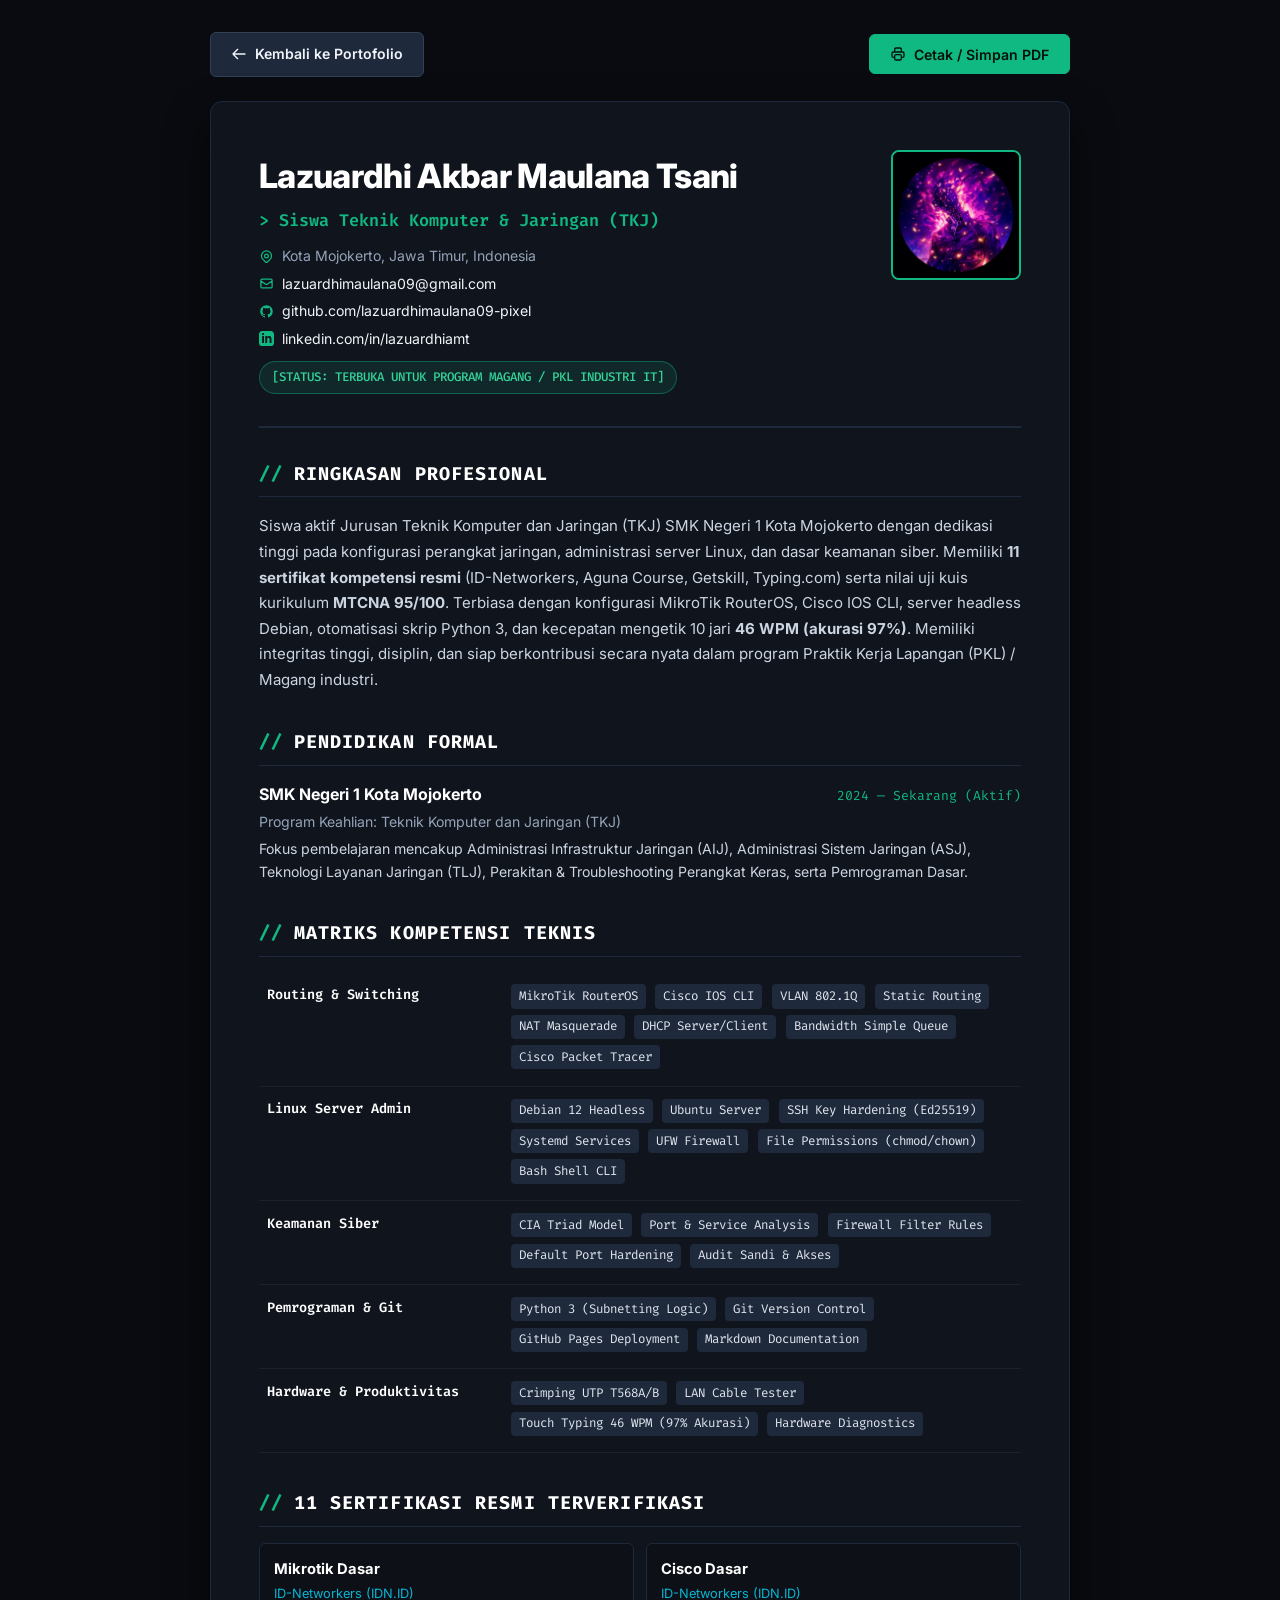
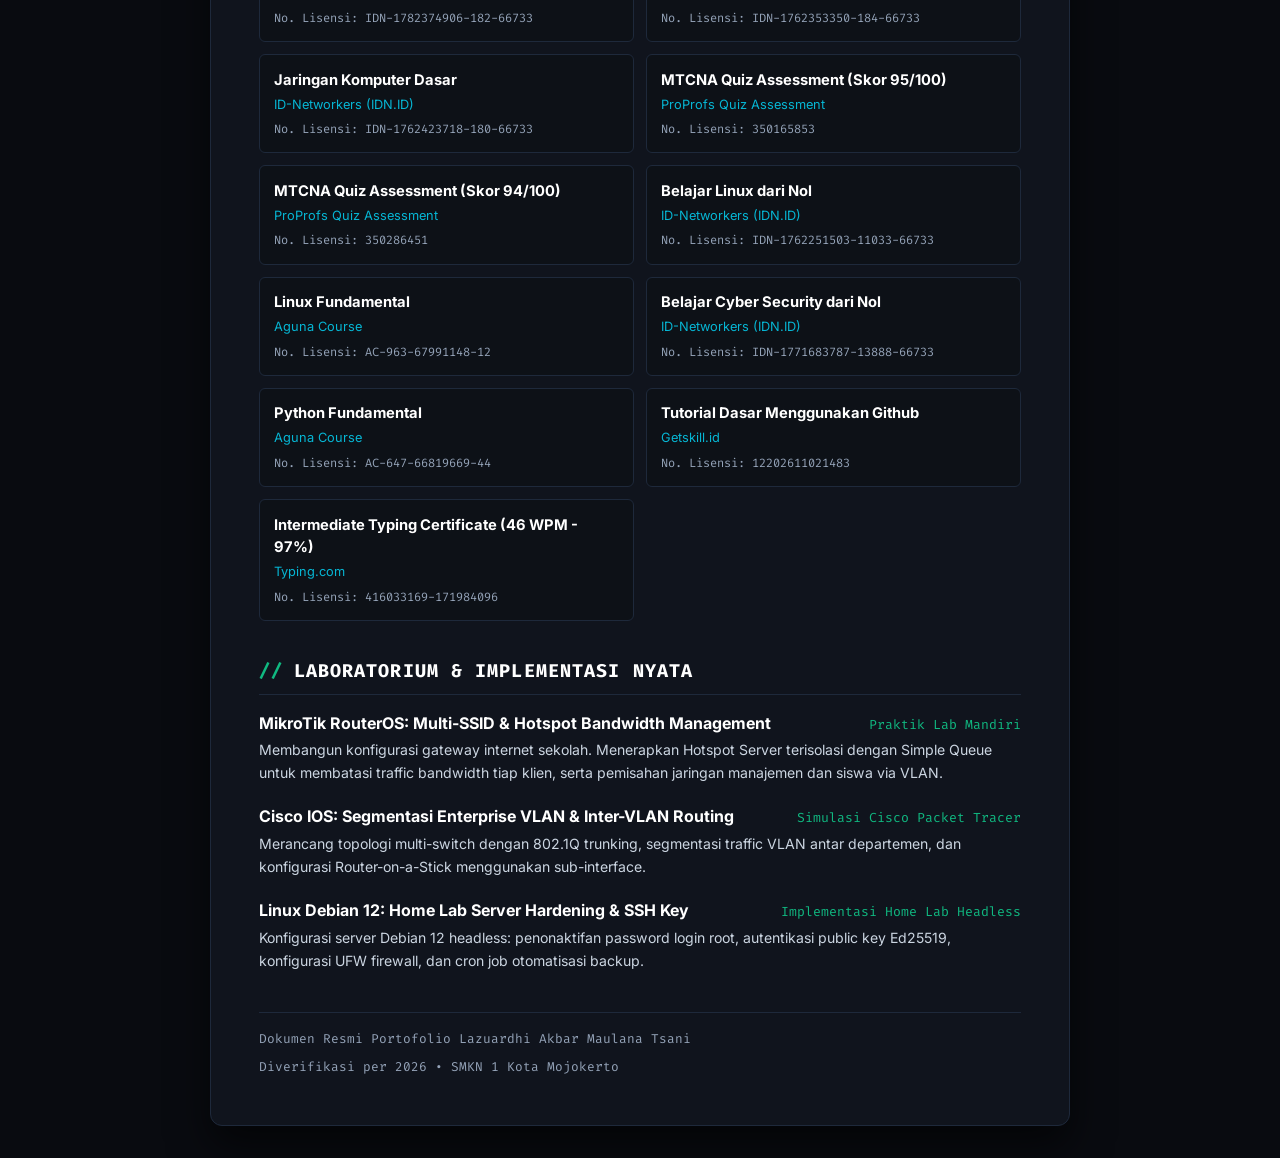
==== cv.html @ eb31b747 "feat: remodel portofolio ke Model 2 NOC & Cyber-Ops dengan CV ready dan audio terminal" ====
<!DOCTYPE html>
<html lang="id">
<head>
  <meta charset="UTF-8" />
  <meta name="viewport" content="width=device-width, initial-scale=1.0" />
  <title>Curriculum Vitae — Lazuardhi Akbar Maulana Tsani | TKJ SMKN 1 Kota Mojokerto</title>
  <meta name="description" content="Curriculum Vitae resmi Lazuardhi Akbar Maulana Tsani — Siswa Teknik Komputer dan Jaringan (TKJ) SMKN 1 Kota Mojokerto. Siap PKL / Magang Industri IT." />
  <link rel="icon" type="image/png" href="favicon.png" />
  <link rel="preconnect" href="https://fonts.googleapis.com" />
  <link rel="preconnect" href="https://fonts.gstatic.com" crossorigin />
  <link href="https://fonts.googleapis.com/css2?family=Fira+Code:wght@400;500;600&family=Inter:wght@300;400;500;600;700;800&display=swap" rel="stylesheet" />
  
  <style>
    :root {
      --bg: #090b10;
      --card-bg: #10141d;
      --text-main: #f1f5f9;
      --text-muted: #94a3b8;
      --accent: #10b981;
      --accent-cyan: #06b6d4;
      --border: #1e293b;
      --font-sans: 'Inter', -apple-system, BlinkMacSystemFont, "Segoe UI", Roboto, sans-serif;
      --font-mono: 'Fira Code', ui-monospace, SFMono-Regular, monospace;
    }

    * {
      box-sizing: border-box;
      margin: 0;
      padding: 0;
    }

    body {
      font-family: var(--font-sans);
      background-color: var(--bg);
      color: var(--text-main);
      line-height: 1.55;
      padding: 2rem 1rem;
      min-height: 100vh;
      -webkit-font-smoothing: antialiased;
    }

    .cv-actions {
      max-width: 860px;
      margin: 0 auto 1.5rem auto;
      display: flex;
      justify-content: space-between;
      align-items: center;
      gap: 1rem;
      flex-wrap: wrap;
    }

    .btn {
      display: inline-flex;
      align-items: center;
      gap: 0.5rem;
      padding: 0.65rem 1.25rem;
      font-size: 0.88rem;
      font-weight: 600;
      font-family: var(--font-sans);
      border-radius: 6px;
      text-decoration: none;
      cursor: pointer;
      transition: all 0.2s ease;
      border: 1px solid transparent;
    }

    .btn-primary {
      background: #10b981;
      color: #041009;
      border-color: #10b981;
    }
    .btn-primary:hover {
      background: #34d399;
      transform: translateY(-1px);
      box-shadow: 0 4px 14px rgba(16, 185, 129, 0.35);
    }

    .btn-secondary {
      background: #1e293b;
      color: #f1f5f9;
      border-color: #334155;
    }
    .btn-secondary:hover {
      background: #334155;
      color: #ffffff;
    }

    .cv-container {
      max-width: 860px;
      margin: 0 auto;
      background: var(--card-bg);
      border: 1px solid var(--border);
      border-radius: 12px;
      padding: 3rem;
      box-shadow: 0 20px 40px rgba(0, 0, 0, 0.6);
      position: relative;
    }

    /* CV Header */
    .cv-header {
      display: flex;
      justify-content: space-between;
      align-items: flex-start;
      gap: 2rem;
      border-bottom: 2px solid var(--border);
      padding-bottom: 2rem;
      margin-bottom: 2rem;
    }

    .cv-name {
      font-size: 2.1rem;
      font-weight: 800;
      color: #ffffff;
      letter-spacing: -0.02em;
      margin-bottom: 0.35rem;
    }

    .cv-headline {
      font-size: 1.05rem;
      color: var(--accent);
      font-family: var(--font-mono);
      font-weight: 600;
      margin-bottom: 0.75rem;
    }

    .cv-meta-list {
      display: flex;
      flex-direction: column;
      gap: 0.35rem;
      font-size: 0.88rem;
      color: var(--text-muted);
    }

    .cv-meta-item {
      display: flex;
      align-items: center;
      gap: 0.5rem;
    }

    .cv-meta-item svg {
      color: var(--accent);
      flex-shrink: 0;
    }

    .cv-meta-item a {
      color: var(--text-main);
      text-decoration: none;
    }
    .cv-meta-item a:hover {
      color: var(--accent);
      text-decoration: underline;
    }

    .cv-status-badge {
      display: inline-block;
      background: rgba(16, 185, 129, 0.12);
      border: 1px solid rgba(16, 185, 129, 0.4);
      color: #34d399;
      font-family: var(--font-mono);
      font-size: 0.78rem;
      padding: 0.35rem 0.75rem;
      border-radius: 999px;
      margin-top: 0.75rem;
      font-weight: 500;
    }

    .cv-photo {
      width: 130px;
      height: 130px;
      border-radius: 8px;
      object-fit: cover;
      border: 2px solid var(--accent);
      flex-shrink: 0;
    }

    /* Sections */
    .cv-section {
      margin-bottom: 2.25rem;
    }

    .section-title {
      font-size: 1.15rem;
      font-weight: 700;
      color: #ffffff;
      text-transform: uppercase;
      letter-spacing: 0.06em;
      display: flex;
      align-items: center;
      gap: 0.65rem;
      border-bottom: 1px solid var(--border);
      padding-bottom: 0.5rem;
      margin-bottom: 1rem;
      font-family: var(--font-mono);
    }

    .section-title span.indicator {
      color: var(--accent);
    }

    .cv-summary {
      font-size: 0.94rem;
      color: #cbd5e1;
      line-height: 1.7;
    }

    /* Skills Grid */
    .skills-table {
      width: 100%;
      border-collapse: collapse;
      font-size: 0.9rem;
    }

    .skills-table tr {
      border-bottom: 1px solid rgba(255, 255, 255, 0.05);
    }

    .skills-table td {
      padding: 0.7rem 0.5rem;
      vertical-align: top;
    }

    .skills-table td.skill-label {
      width: 32%;
      color: #ffffff;
      font-weight: 600;
      font-family: var(--font-mono);
      font-size: 0.85rem;
    }

    .skills-table td.skill-desc {
      color: var(--text-muted);
    }

    .skill-tag {
      display: inline-block;
      background: #1e293b;
      color: #e2e8f0;
      padding: 0.15rem 0.5rem;
      border-radius: 4px;
      font-size: 0.78rem;
      margin-right: 0.35rem;
      margin-bottom: 0.35rem;
      font-family: var(--font-mono);
    }

    /* Education & Certs */
    .timeline-item {
      margin-bottom: 1.25rem;
    }

    .timeline-head {
      display: flex;
      justify-content: space-between;
      align-items: baseline;
      margin-bottom: 0.25rem;
    }

    .timeline-title {
      font-size: 1rem;
      font-weight: 700;
      color: #ffffff;
    }

    .timeline-date {
      font-size: 0.82rem;
      color: var(--accent);
      font-family: var(--font-mono);
    }

    .timeline-sub {
      font-size: 0.88rem;
      color: var(--text-muted);
      margin-bottom: 0.35rem;
    }

    .timeline-desc {
      font-size: 0.88rem;
      color: #cbd5e1;
      line-height: 1.6;
    }

    /* Certs Table */
    .certs-grid {
      display: grid;
      grid-template-columns: repeat(auto-fill, minmax(360px, 1fr));
      gap: 0.75rem;
    }

    .cert-item {
      background: #0d1117;
      border: 1px solid var(--border);
      border-radius: 6px;
      padding: 0.85rem;
    }

    .cert-item-title {
      font-size: 0.92rem;
      font-weight: 700;
      color: #ffffff;
      margin-bottom: 0.2rem;
    }

    .cert-item-issuer {
      font-size: 0.8rem;
      color: var(--accent-cyan);
      margin-bottom: 0.35rem;
    }

    .cert-item-id {
      font-family: var(--font-mono);
      font-size: 0.75rem;
      color: var(--text-muted);
    }

    /* Print Stylesheet */
    @media print {
      body {
        background: #ffffff !important;
        color: #111827 !important;
        padding: 0;
      }

      .cv-actions {
        display: none !important;
      }

      .cv-container {
        box-shadow: none !important;
        border: none !important;
        padding: 0 !important;
        max-width: 100% !important;
      }

      .cv-name {
        color: #000000 !important;
      }

      .cv-headline {
        color: #059669 !important;
      }

      .section-title {
        color: #111827 !important;
        border-bottom-color: #cbd5e1 !important;
      }

      .timeline-title, .skills-table td.skill-label, .cert-item-title {
        color: #000000 !important;
      }

      .skill-tag {
        background: #f1f5f9 !important;
        color: #0f172a !important;
        border: 1px solid #e2e8f0 !important;
      }

      .cert-item {
        background: #ffffff !important;
        border: 1px solid #e2e8f0 !important;
      }

      .cv-status-badge {
        border-color: #059669 !important;
        color: #059669 !important;
        background: #ecfdf5 !important;
      }
    }

    @media (max-width: 640px) {
      .cv-container {
        padding: 1.5rem;
      }
      .cv-header {
        flex-direction: column-reverse;
        align-items: center;
        text-align: center;
      }
      .cv-meta-list {
        align-items: center;
      }
      .certs-grid {
        grid-template-columns: 1fr;
      }
    }
  </style>
</head>
<body>

  <div class="cv-actions">
    <a href="index.html" class="btn btn-secondary">
      <svg width="16" height="16" fill="none" stroke="currentColor" stroke-width="2" viewBox="0 0 24 24"><path stroke-linecap="round" stroke-linejoin="round" d="M10 19l-7-7m0 0l7-7m-7 7h18"/></svg>
      Kembali ke Portofolio
    </a>

    <button onclick="window.print()" class="btn btn-primary">
      <svg width="16" height="16" fill="none" stroke="currentColor" stroke-width="2" viewBox="0 0 24 24"><path stroke-linecap="round" stroke-linejoin="round" d="M17 17h2a2 2 0 002-2v-4a2 2 0 00-2-2H5a2 2 0 00-2 2v4a2 2 0 002 2h2m2 4h6a2 2 0 002-2v-4a2 2 0 00-2-2H9a2 2 0 00-2 2v4a2 2 0 002 2zm8-12V5a2 2 0 00-2-2H9a2 2 0 00-2 2v4h10z"/></svg>
      Cetak / Simpan PDF
    </button>
  </div>

  <div class="cv-container">
    <!-- Header -->
    <header class="cv-header">
      <div>
        <h1 class="cv-name">Lazuardhi Akbar Maulana Tsani</h1>
        <div class="cv-headline">&gt; Siswa Teknik Komputer &amp; Jaringan (TKJ)</div>
        
        <div class="cv-meta-list">
          <div class="cv-meta-item">
            <svg width="15" height="15" fill="none" stroke="currentColor" stroke-width="2" viewBox="0 0 24 24"><path stroke-linecap="round" stroke-linejoin="round" d="M17.657 16.657L13.414 20.9a1.998 1.998 0 01-2.827 0l-4.244-4.243a8 8 0 1111.314 0z"/><circle cx="12" cy="11" r="3"/></svg>
            <span>Kota Mojokerto, Jawa Timur, Indonesia</span>
          </div>
          <div class="cv-meta-item">
            <svg width="15" height="15" fill="none" stroke="currentColor" stroke-width="2" viewBox="0 0 24 24"><path stroke-linecap="round" stroke-linejoin="round" d="M3 8l7.89 5.26a2 2 0 002.22 0L21 8M5 19h14a2 2 0 002-2V7a2 2 0 00-2-2H5a2 2 0 00-2 2v10a2 2 0 002 2z"/></svg>
            <a href="mailto:lazuardhimaulana09@gmail.com">lazuardhimaulana09@gmail.com</a>
          </div>
          <div class="cv-meta-item">
            <svg width="15" height="15" fill="currentColor" viewBox="0 0 24 24"><path fill-rule="evenodd" d="M12 2C6.477 2 2 6.477 2 12c0 4.42 2.865 8.166 6.839 9.489.5.092.682-.217.682-.482 0-.237-.008-.866-.013-1.7-2.782.603-3.369-1.34-3.369-1.34-.454-1.156-1.11-1.462-1.11-1.462-.908-.62.069-.608.069-.608 1.003.07 1.531 1.03 1.531 1.03.892 1.529 2.341 1.087 2.91.831.092-.646.35-1.086.636-1.336-2.22-.253-4.555-1.11-4.555-4.943 0-1.091.39-1.984 1.029-2.683-.103-.253-.446-1.27.098-2.647 0 0 .84-.269 2.75 1.025A9.578 9.578 0 0112 6.836c.85.004 1.705.114 2.504.336 1.909-1.294 2.747-1.025 2.747-1.025.546 1.377.203 2.394.1 2.647.64.699 1.028 1.592 1.028 2.683 0 3.842-2.339 4.687-4.566 4.935.359.309.678.919.678 1.852 0 1.336-.012 2.415-.012 2.743 0 .267.18.578.688.48C19.138 20.161 22 16.416 22 12c0-5.523-4.477-10-10-10z" clip-rule="evenodd"/></svg>
            <a href="https://github.com/lazuardhimaulana09-pixel" target="_blank">github.com/lazuardhimaulana09-pixel</a>
          </div>
          <div class="cv-meta-item">
            <svg width="15" height="15" fill="currentColor" viewBox="0 0 24 24"><path fill-rule="evenodd" d="M19 0h-14c-2.761 0-5 2.239-5 5v14c0 2.761 2.239 5 5 5h14c2.762 0 5-2.239 5-5v-14c0-2.761-2.238-5-5-5zm-11 19h-3v-11h3v11zm-1.5-12.268c-.966 0-1.75-.79-1.75-1.764s.784-1.764 1.75-1.764 1.75.79 1.75 1.764-.783 1.764-1.75 1.764zm13.5 12.268h-3v-5.604c0-3.368-4-3.113-4 0v5.604h-3v-11h3v1.765c1.396-2.586 7-2.777 7 2.476v6.759z" clip-rule="evenodd"/></svg>
            <a href="https://www.linkedin.com/in/lazuardhiamt" target="_blank">linkedin.com/in/lazuardhiamt</a>
          </div>
        </div>

        <div class="cv-status-badge">
          [STATUS: TERBUKA UNTUK PROGRAM MAGANG / PKL INDUSTRI IT]
        </div>
      </div>

      <img src="foto.webp" alt="Lazuardhi Akbar Maulana Tsani" class="cv-photo" />
    </header>

    <!-- Ringkasan Profil -->
    <section class="cv-section">
      <h2 class="section-title"><span class="indicator">//</span> Ringkasan Profesional</h2>
      <p class="cv-summary">
        Siswa aktif Jurusan Teknik Komputer dan Jaringan (TKJ) SMK Negeri 1 Kota Mojokerto dengan dedikasi tinggi pada konfigurasi perangkat jaringan, administrasi server Linux, dan dasar keamanan siber. Memiliki <strong>11 sertifikat kompetensi resmi</strong> (ID-Networkers, Aguna Course, Getskill, Typing.com) serta nilai uji kuis kurikulum <strong>MTCNA 95/100</strong>. Terbiasa dengan konfigurasi MikroTik RouterOS, Cisco IOS CLI, server headless Debian, otomatisasi skrip Python 3, dan kecepatan mengetik 10 jari <strong>46 WPM (akurasi 97%)</strong>. Memiliki integritas tinggi, disiplin, dan siap berkontribusi secara nyata dalam program Praktik Kerja Lapangan (PKL) / Magang industri.
      </p>
    </section>

    <!-- Pendidikan -->
    <section class="cv-section">
      <h2 class="section-title"><span class="indicator">//</span> Pendidikan Formal</h2>
      <div class="timeline-item">
        <div class="timeline-head">
          <div class="timeline-title">SMK Negeri 1 Kota Mojokerto</div>
          <div class="timeline-date">2024 — Sekarang (Aktif)</div>
        </div>
        <div class="timeline-sub">Program Keahlian: Teknik Komputer dan Jaringan (TKJ)</div>
        <div class="timeline-desc">
          Fokus pembelajaran mencakup Administrasi Infrastruktur Jaringan (AIJ), Administrasi Sistem Jaringan (ASJ), Teknologi Layanan Jaringan (TLJ), Perakitan &amp; Troubleshooting Perangkat Keras, serta Pemrograman Dasar.
        </div>
      </div>
    </section>

    <!-- Kompetensi Teknis -->
    <section class="cv-section">
      <h2 class="section-title"><span class="indicator">//</span> Matriks Kompetensi Teknis</h2>
      <table class="skills-table">
        <tbody>
          <tr>
            <td class="skill-label">Routing &amp; Switching</td>
            <td class="skill-desc">
              <span class="skill-tag">MikroTik RouterOS</span>
              <span class="skill-tag">Cisco IOS CLI</span>
              <span class="skill-tag">VLAN 802.1Q</span>
              <span class="skill-tag">Static Routing</span>
              <span class="skill-tag">NAT Masquerade</span>
              <span class="skill-tag">DHCP Server/Client</span>
              <span class="skill-tag">Bandwidth Simple Queue</span>
              <span class="skill-tag">Cisco Packet Tracer</span>
            </td>
          </tr>
          <tr>
            <td class="skill-label">Linux Server Admin</td>
            <td class="skill-desc">
              <span class="skill-tag">Debian 12 Headless</span>
              <span class="skill-tag">Ubuntu Server</span>
              <span class="skill-tag">SSH Key Hardening (Ed25519)</span>
              <span class="skill-tag">Systemd Services</span>
              <span class="skill-tag">UFW Firewall</span>
              <span class="skill-tag">File Permissions (chmod/chown)</span>
              <span class="skill-tag">Bash Shell CLI</span>
            </td>
          </tr>
          <tr>
            <td class="skill-label">Keamanan Siber</td>
            <td class="skill-desc">
              <span class="skill-tag">CIA Triad Model</span>
              <span class="skill-tag">Port &amp; Service Analysis</span>
              <span class="skill-tag">Firewall Filter Rules</span>
              <span class="skill-tag">Default Port Hardening</span>
              <span class="skill-tag">Audit Sandi &amp; Akses</span>
            </td>
          </tr>
          <tr>
            <td class="skill-label">Pemrograman &amp; Git</td>
            <td class="skill-desc">
              <span class="skill-tag">Python 3 (Subnetting Logic)</span>
              <span class="skill-tag">Git Version Control</span>
              <span class="skill-tag">GitHub Pages Deployment</span>
              <span class="skill-tag">Markdown Documentation</span>
            </td>
          </tr>
          <tr>
            <td class="skill-label">Hardware &amp; Produktivitas</td>
            <td class="skill-desc">
              <span class="skill-tag">Crimping UTP T568A/B</span>
              <span class="skill-tag">LAN Cable Tester</span>
              <span class="skill-tag">Touch Typing 46 WPM (97% Akurasi)</span>
              <span class="skill-tag">Hardware Diagnostics</span>
            </td>
          </tr>
        </tbody>
      </table>
    </section>

    <!-- Sertifikasi Resmi (11 Sertifikat) -->
    <section class="cv-section">
      <h2 class="section-title"><span class="indicator">//</span> 11 Sertifikasi Resmi Terverifikasi</h2>
      <div class="certs-grid">
        <div class="cert-item">
          <div class="cert-item-title">Mikrotik Dasar</div>
          <div class="cert-item-issuer">ID-Networkers (IDN.ID)</div>
          <div class="cert-item-id">No. Lisensi: IDN-1782374906-182-66733</div>
        </div>
        <div class="cert-item">
          <div class="cert-item-title">Cisco Dasar</div>
          <div class="cert-item-issuer">ID-Networkers (IDN.ID)</div>
          <div class="cert-item-id">No. Lisensi: IDN-1762353350-184-66733</div>
        </div>
        <div class="cert-item">
          <div class="cert-item-title">Jaringan Komputer Dasar</div>
          <div class="cert-item-issuer">ID-Networkers (IDN.ID)</div>
          <div class="cert-item-id">No. Lisensi: IDN-1762423718-180-66733</div>
        </div>
        <div class="cert-item">
          <div class="cert-item-title">MTCNA Quiz Assessment (Skor 95/100)</div>
          <div class="cert-item-issuer">ProProfs Quiz Assessment</div>
          <div class="cert-item-id">No. Lisensi: 350165853</div>
        </div>
        <div class="cert-item">
          <div class="cert-item-title">MTCNA Quiz Assessment (Skor 94/100)</div>
          <div class="cert-item-issuer">ProProfs Quiz Assessment</div>
          <div class="cert-item-id">No. Lisensi: 350286451</div>
        </div>
        <div class="cert-item">
          <div class="cert-item-title">Belajar Linux dari Nol</div>
          <div class="cert-item-issuer">ID-Networkers (IDN.ID)</div>
          <div class="cert-item-id">No. Lisensi: IDN-1762251503-11033-66733</div>
        </div>
        <div class="cert-item">
          <div class="cert-item-title">Linux Fundamental</div>
          <div class="cert-item-issuer">Aguna Course</div>
          <div class="cert-item-id">No. Lisensi: AC-963-67991148-12</div>
        </div>
        <div class="cert-item">
          <div class="cert-item-title">Belajar Cyber Security dari Nol</div>
          <div class="cert-item-issuer">ID-Networkers (IDN.ID)</div>
          <div class="cert-item-id">No. Lisensi: IDN-1771683787-13888-66733</div>
        </div>
        <div class="cert-item">
          <div class="cert-item-title">Python Fundamental</div>
          <div class="cert-item-issuer">Aguna Course</div>
          <div class="cert-item-id">No. Lisensi: AC-647-66819669-44</div>
        </div>
        <div class="cert-item">
          <div class="cert-item-title">Tutorial Dasar Menggunakan Github</div>
          <div class="cert-item-issuer">Getskill.id</div>
          <div class="cert-item-id">No. Lisensi: 12202611021483</div>
        </div>
        <div class="cert-item">
          <div class="cert-item-title">Intermediate Typing Certificate (46 WPM - 97%)</div>
          <div class="cert-item-issuer">Typing.com</div>
          <div class="cert-item-id">No. Lisensi: 416033169-171984096</div>
        </div>
      </div>
    </section>

    <!-- Pengalaman Laboratorium & Simulasi -->
    <section class="cv-section">
      <h2 class="section-title"><span class="indicator">//</span> Laboratorium &amp; Implementasi Nyata</h2>
      
      <div class="timeline-item">
        <div class="timeline-head">
          <div class="timeline-title">MikroTik RouterOS: Multi-SSID &amp; Hotspot Bandwidth Management</div>
          <div class="timeline-date">Praktik Lab Mandiri</div>
        </div>
        <div class="timeline-desc">
          Membangun konfigurasi gateway internet sekolah. Menerapkan Hotspot Server terisolasi dengan Simple Queue untuk membatasi traffic bandwidth tiap klien, serta pemisahan jaringan manajemen dan siswa via VLAN.
        </div>
      </div>

      <div class="timeline-item">
        <div class="timeline-head">
          <div class="timeline-title">Cisco IOS: Segmentasi Enterprise VLAN &amp; Inter-VLAN Routing</div>
          <div class="timeline-date">Simulasi Cisco Packet Tracer</div>
        </div>
        <div class="timeline-desc">
          Merancang topologi multi-switch dengan 802.1Q trunking, segmentasi traffic VLAN antar departemen, dan konfigurasi Router-on-a-Stick menggunakan sub-interface.
        </div>
      </div>

      <div class="timeline-item">
        <div class="timeline-head">
          <div class="timeline-title">Linux Debian 12: Home Lab Server Hardening &amp; SSH Key</div>
          <div class="timeline-date">Implementasi Home Lab Headless</div>
        </div>
        <div class="timeline-desc">
          Konfigurasi server Debian 12 headless: penonaktifan password login root, autentikasi public key Ed25519, konfigurasi UFW firewall, dan cron job otomatisasi backup.
        </div>
      </div>
    </section>

    <!-- Footer Note -->
    <footer style="margin-top:2.5rem; border-top:1px solid var(--border); padding-top:1rem; font-size:0.8rem; color:var(--text-muted); display:flex; justify-content:space-between; flex-wrap:wrap; gap:0.5rem; font-family:var(--font-mono);">
      <span>Dokumen Resmi Portofolio Lazuardhi Akbar Maulana Tsani</span>
      <span>Diverifikasi per 2026 • SMKN 1 Kota Mojokerto</span>
    </footer>
  </div>

</body>
</html>
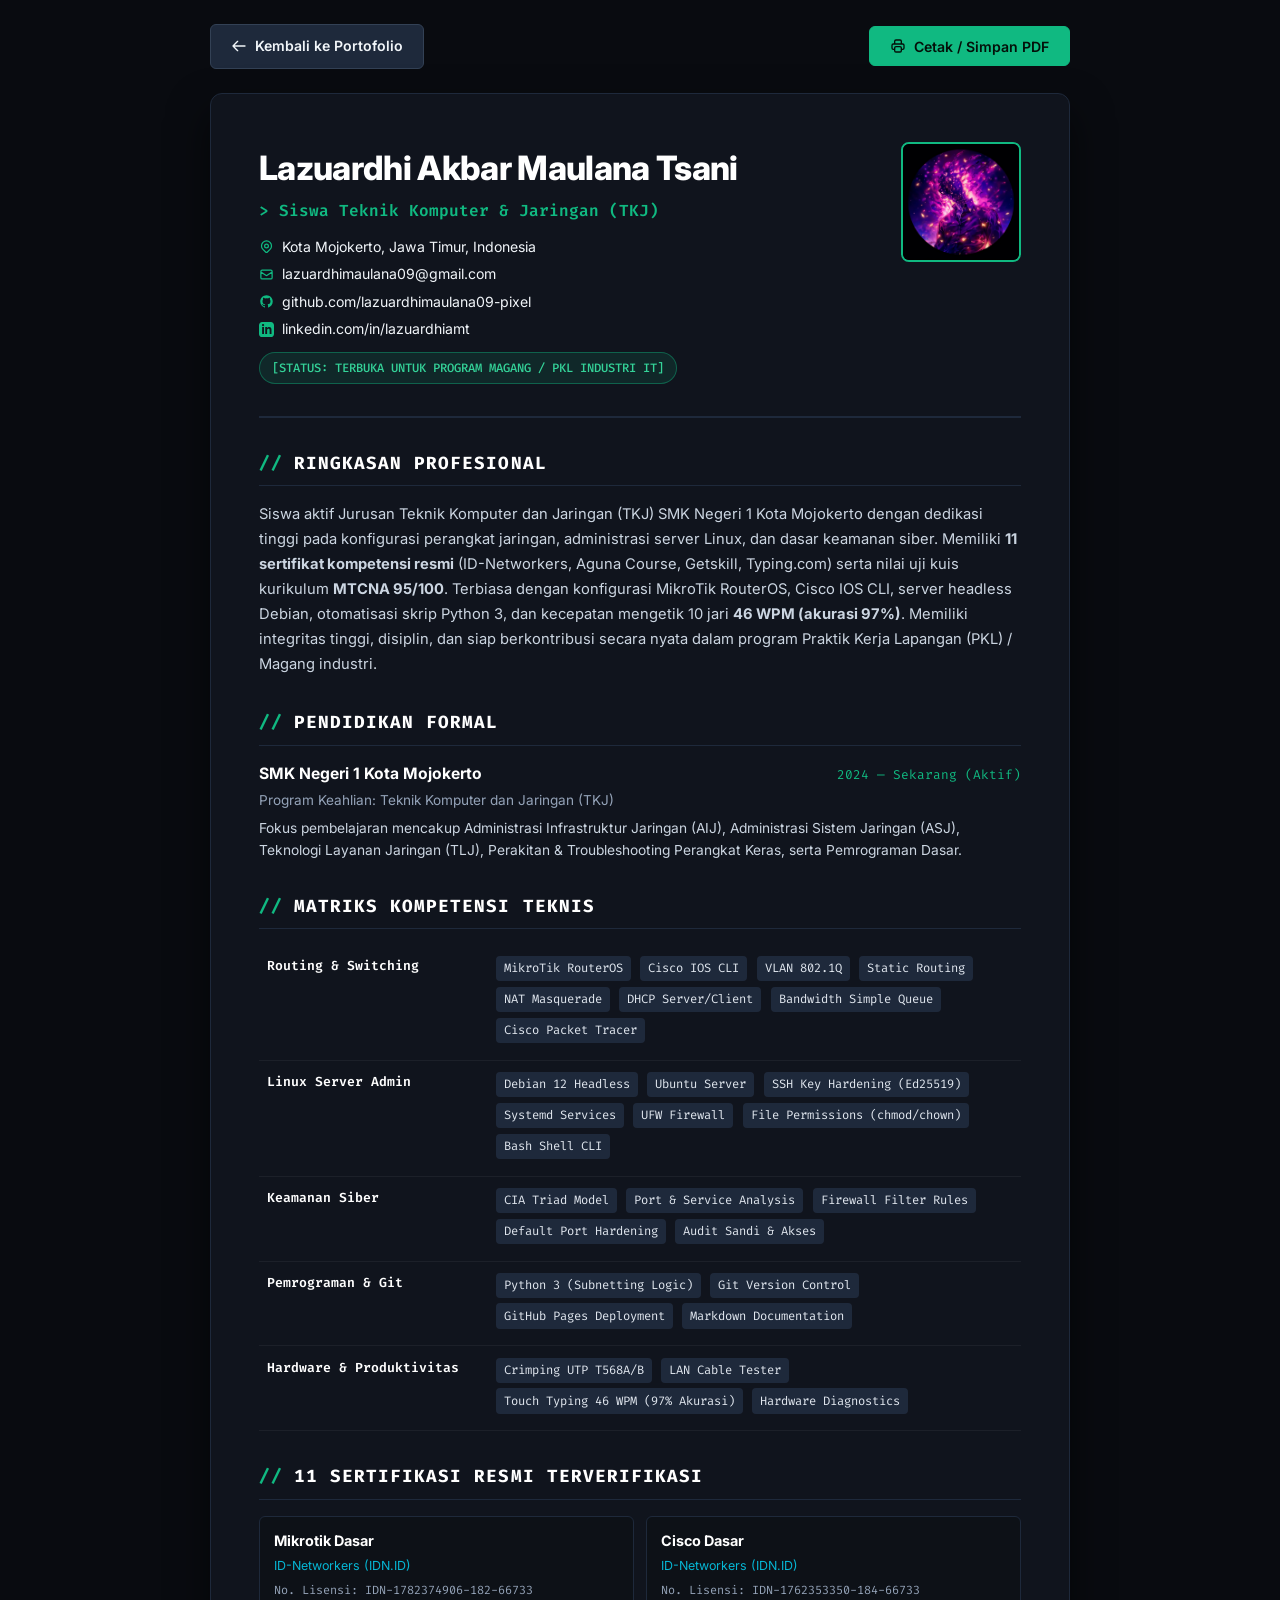
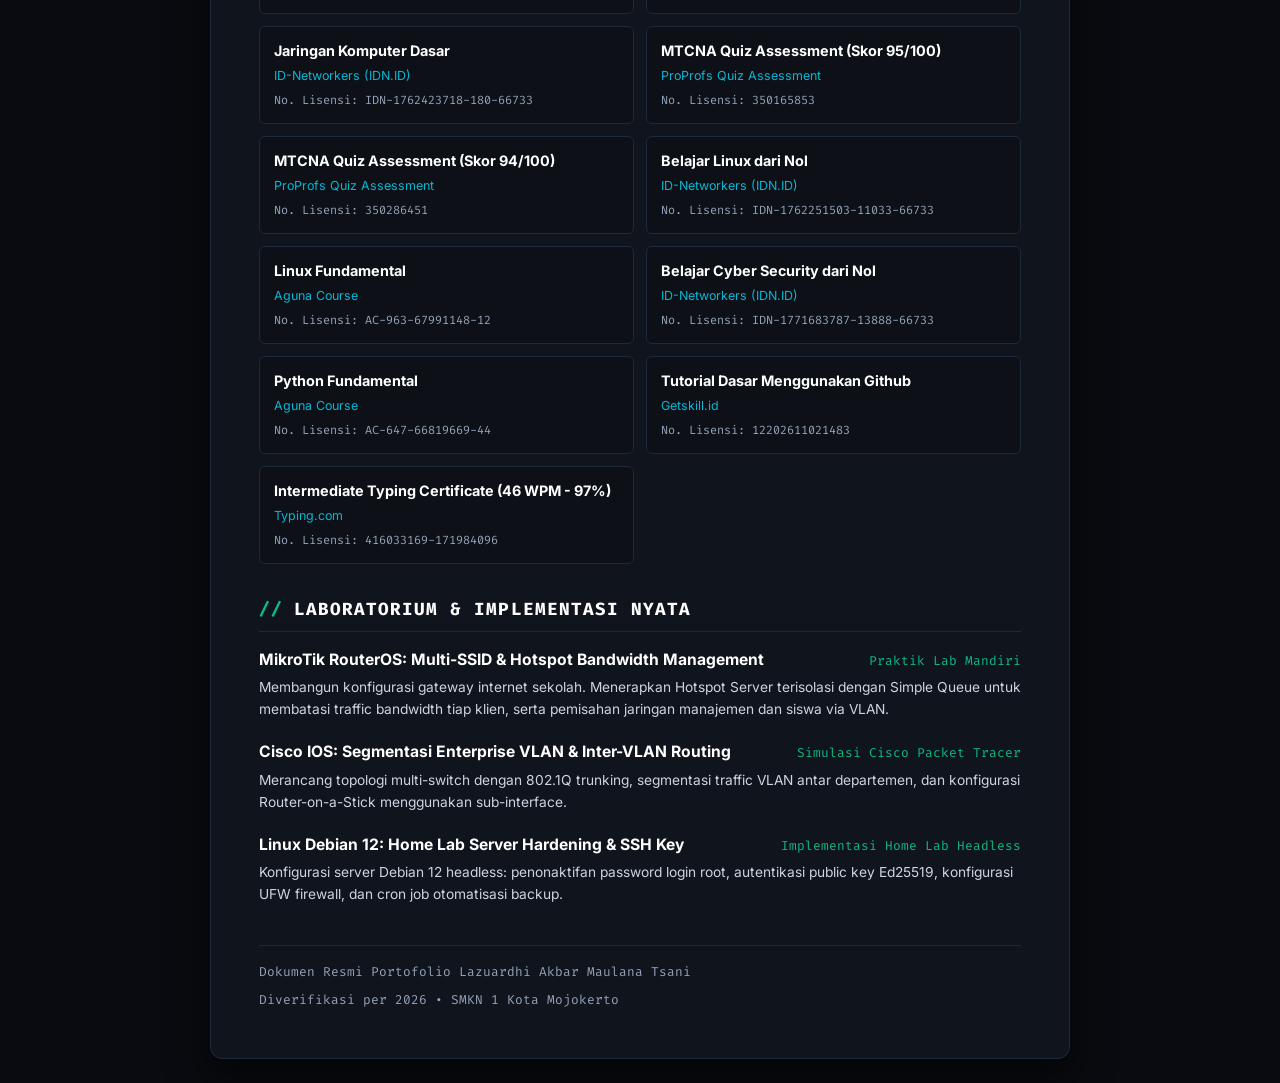
==== commit e4239e87: "fix mobile responsiveness optimization and strict privacy gitignore" ====
--- a/cv.html
+++ b/cv.html
@@ -23,7 +23,7 @@
       --font-mono: 'Fira Code', ui-monospace, SFMono-Regular, monospace;
     }
 
-    * {
+    *, *::before, *::after {
       box-sizing: border-box;
       margin: 0;
       padding: 0;
@@ -34,9 +34,10 @@
       background-color: var(--bg);
       color: var(--text-main);
       line-height: 1.55;
-      padding: 2rem 1rem;
+      padding: 1.5rem 1rem;
       min-height: 100vh;
       -webkit-font-smoothing: antialiased;
+      overflow-x: hidden;
     }
 
     .cv-actions {
@@ -45,13 +46,14 @@
       display: flex;
       justify-content: space-between;
       align-items: center;
-      gap: 1rem;
+      gap: 0.75rem;
       flex-wrap: wrap;
     }
 
     .btn {
       display: inline-flex;
       align-items: center;
+      justify-content: center;
       gap: 0.5rem;
       padding: 0.65rem 1.25rem;
       font-size: 0.88rem;
@@ -62,6 +64,7 @@
       cursor: pointer;
       transition: all 0.2s ease;
       border: 1px solid transparent;
+      white-space: nowrap;
     }
 
     .btn-primary {
@@ -94,6 +97,7 @@
       padding: 3rem;
       box-shadow: 0 20px 40px rgba(0, 0, 0, 0.6);
       position: relative;
+      min-width: 0;
     }
 
     /* CV Header */
@@ -108,15 +112,16 @@
     }
 
     .cv-name {
-      font-size: 2.1rem;
+      font-size: clamp(1.6rem, 4vw, 2.1rem);
       font-weight: 800;
       color: #ffffff;
       letter-spacing: -0.02em;
       margin-bottom: 0.35rem;
+      overflow-wrap: break-word;
     }
 
     .cv-headline {
-      font-size: 1.05rem;
+      font-size: 1rem;
       color: var(--accent);
       font-family: var(--font-mono);
       font-weight: 600;
@@ -135,6 +140,7 @@
       display: flex;
       align-items: center;
       gap: 0.5rem;
+      overflow: hidden;
     }
 
     .cv-meta-item svg {
@@ -142,9 +148,12 @@
       flex-shrink: 0;
     }
 
-    .cv-meta-item a {
+    .cv-meta-item a, .cv-meta-item span {
       color: var(--text-main);
       text-decoration: none;
+      overflow: hidden;
+      text-overflow: ellipsis;
+      white-space: nowrap;
     }
     .cv-meta-item a:hover {
       color: var(--accent);
@@ -157,16 +166,17 @@
       border: 1px solid rgba(16, 185, 129, 0.4);
       color: #34d399;
       font-family: var(--font-mono);
-      font-size: 0.78rem;
+      font-size: 0.76rem;
       padding: 0.35rem 0.75rem;
       border-radius: 999px;
       margin-top: 0.75rem;
       font-weight: 500;
+      max-width: 100%;
     }
 
     .cv-photo {
-      width: 130px;
-      height: 130px;
+      width: 120px;
+      height: 120px;
       border-radius: 8px;
       object-fit: cover;
       border: 2px solid var(--accent);
@@ -175,11 +185,11 @@
 
     /* Sections */
     .cv-section {
-      margin-bottom: 2.25rem;
+      margin-bottom: 2rem;
     }
 
     .section-title {
-      font-size: 1.15rem;
+      font-size: 1.1rem;
       font-weight: 700;
       color: #ffffff;
       text-transform: uppercase;
@@ -198,7 +208,7 @@
     }
 
     .cv-summary {
-      font-size: 0.94rem;
+      font-size: 0.92rem;
       color: #cbd5e1;
       line-height: 1.7;
     }
@@ -207,7 +217,7 @@
     .skills-table {
       width: 100%;
       border-collapse: collapse;
-      font-size: 0.9rem;
+      font-size: 0.88rem;
     }
 
     .skills-table tr {
@@ -220,11 +230,11 @@
     }
 
     .skills-table td.skill-label {
-      width: 32%;
+      width: 30%;
       color: #ffffff;
       font-weight: 600;
       font-family: var(--font-mono);
-      font-size: 0.85rem;
+      font-size: 0.82rem;
     }
 
     .skills-table td.skill-desc {
@@ -235,9 +245,9 @@
       display: inline-block;
       background: #1e293b;
       color: #e2e8f0;
-      padding: 0.15rem 0.5rem;
+      padding: 0.2rem 0.5rem;
       border-radius: 4px;
-      font-size: 0.78rem;
+      font-size: 0.76rem;
       margin-right: 0.35rem;
       margin-bottom: 0.35rem;
       font-family: var(--font-mono);
@@ -253,28 +263,30 @@
       justify-content: space-between;
       align-items: baseline;
       margin-bottom: 0.25rem;
+      flex-wrap: wrap;
+      gap: 0.25rem;
     }
 
     .timeline-title {
-      font-size: 1rem;
+      font-size: 0.98rem;
       font-weight: 700;
       color: #ffffff;
     }
 
     .timeline-date {
-      font-size: 0.82rem;
+      font-size: 0.8rem;
       color: var(--accent);
       font-family: var(--font-mono);
     }
 
     .timeline-sub {
-      font-size: 0.88rem;
+      font-size: 0.85rem;
       color: var(--text-muted);
       margin-bottom: 0.35rem;
     }
 
     .timeline-desc {
-      font-size: 0.88rem;
+      font-size: 0.86rem;
       color: #cbd5e1;
       line-height: 1.6;
     }
@@ -282,7 +294,7 @@
     /* Certs Table */
     .certs-grid {
       display: grid;
-      grid-template-columns: repeat(auto-fill, minmax(360px, 1fr));
+      grid-template-columns: repeat(auto-fill, minmax(320px, 1fr));
       gap: 0.75rem;
     }
 
@@ -294,22 +306,91 @@
     }
 
     .cert-item-title {
-      font-size: 0.92rem;
+      font-size: 0.9rem;
       font-weight: 700;
       color: #ffffff;
       margin-bottom: 0.2rem;
     }
 
     .cert-item-issuer {
-      font-size: 0.8rem;
+      font-size: 0.78rem;
       color: var(--accent-cyan);
       margin-bottom: 0.35rem;
     }
 
     .cert-item-id {
       font-family: var(--font-mono);
-      font-size: 0.75rem;
+      font-size: 0.74rem;
       color: var(--text-muted);
+      word-break: break-all;
+    }
+
+    /* Smartphone Breakpoints (< 640px) */
+    @media (max-width: 640px) {
+      body {
+        padding: 1rem 0.5rem;
+      }
+
+      .cv-actions {
+        flex-direction: column;
+        width: 100%;
+      }
+
+      .cv-actions .btn {
+        width: 100%;
+      }
+
+      .cv-container {
+        padding: 1.25rem 0.95rem;
+        border-radius: 8px;
+      }
+
+      .cv-header {
+        flex-direction: column-reverse;
+        align-items: center;
+        text-align: center;
+        gap: 1.25rem;
+        padding-bottom: 1.5rem;
+        margin-bottom: 1.5rem;
+      }
+
+      .cv-photo {
+        width: 110px;
+        height: 110px;
+      }
+
+      .cv-meta-list {
+        align-items: center;
+      }
+
+      .cv-meta-item a, .cv-meta-item span {
+        max-width: 250px;
+      }
+
+      .certs-grid {
+        grid-template-columns: 1fr;
+      }
+
+      /* Stacked Skills on Mobile */
+      .skills-table, .skills-table tbody, .skills-table tr, .skills-table td {
+        display: block;
+        width: 100%;
+      }
+
+      .skills-table tr {
+        padding: 0.5rem 0;
+      }
+
+      .skills-table td.skill-label {
+        width: 100%;
+        padding-bottom: 0.25rem;
+        color: var(--accent);
+      }
+
+      .skills-table td.skill-desc {
+        padding-top: 0.15rem;
+        padding-bottom: 0.5rem;
+      }
     }
 
     /* Print Stylesheet */
@@ -363,23 +444,6 @@
         border-color: #059669 !important;
         color: #059669 !important;
         background: #ecfdf5 !important;
-      }
-    }
-
-    @media (max-width: 640px) {
-      .cv-container {
-        padding: 1.5rem;
-      }
-      .cv-header {
-        flex-direction: column-reverse;
-        align-items: center;
-        text-align: center;
-      }
-      .cv-meta-list {
-        align-items: center;
-      }
-      .certs-grid {
-        grid-template-columns: 1fr;
       }
     }
   </style>
